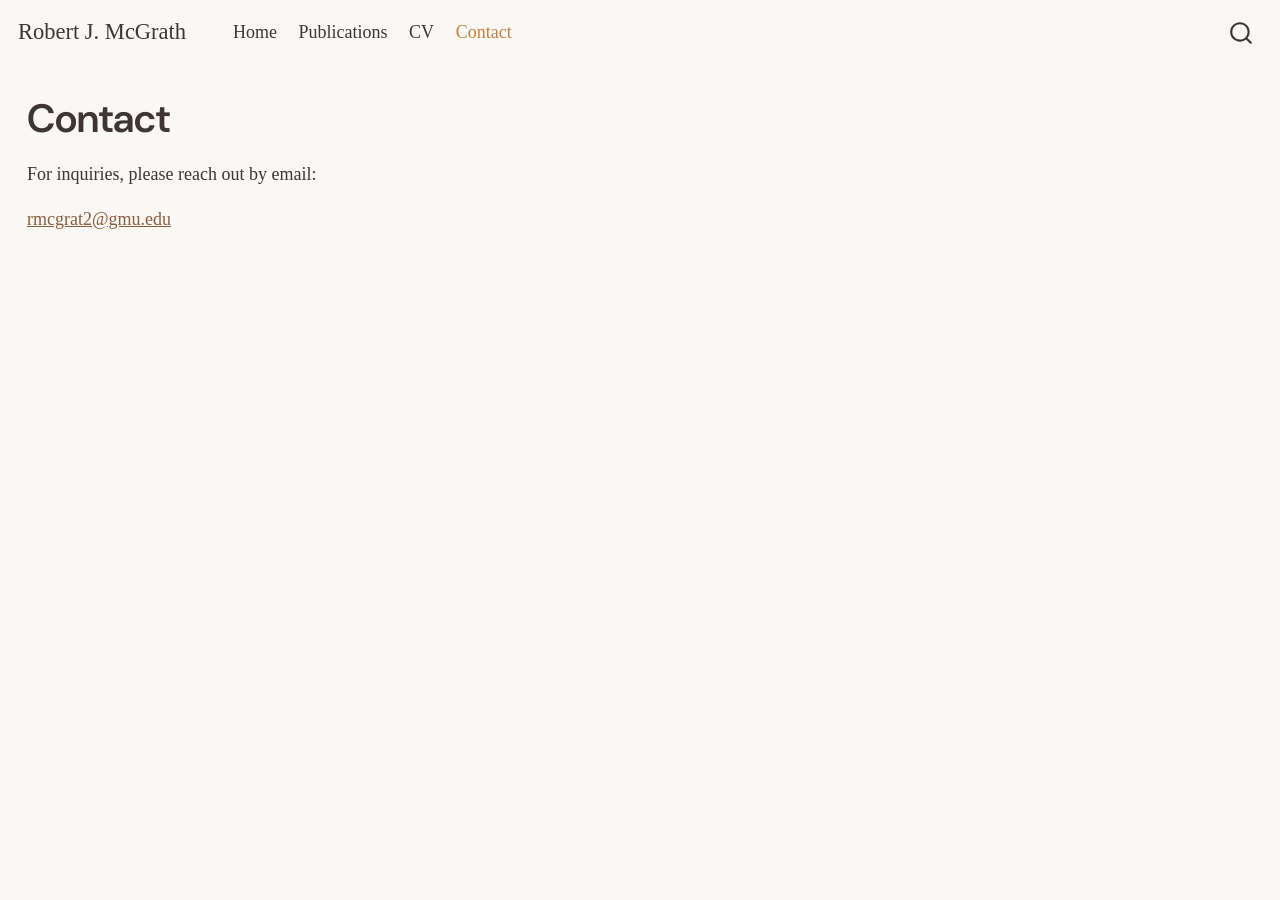
==== contact.html @ f48d3d2d "Redeploy: fix Pages source to gh-pages branch" ====
<!DOCTYPE html>
<html xmlns="http://www.w3.org/1999/xhtml" lang="en" xml:lang="en"><head>

<meta charset="utf-8">
<meta name="generator" content="quarto-1.2.475">

<meta name="viewport" content="width=device-width, initial-scale=1.0, user-scalable=yes">


<title>Robert J. McGrath - Contact</title>
<style>
code{white-space: pre-wrap;}
span.smallcaps{font-variant: small-caps;}
div.columns{display: flex; gap: min(4vw, 1.5em);}
div.column{flex: auto; overflow-x: auto;}
div.hanging-indent{margin-left: 1.5em; text-indent: -1.5em;}
ul.task-list{list-style: none;}
ul.task-list li input[type="checkbox"] {
  width: 0.8em;
  margin: 0 0.8em 0.2em -1.6em;
  vertical-align: middle;
}
</style>


<script src="site_libs/quarto-nav/quarto-nav.js"></script>
<script src="site_libs/quarto-nav/headroom.min.js"></script>
<script src="site_libs/clipboard/clipboard.min.js"></script>
<script src="site_libs/quarto-search/autocomplete.umd.js"></script>
<script src="site_libs/quarto-search/fuse.min.js"></script>
<script src="site_libs/quarto-search/quarto-search.js"></script>
<meta name="quarto:offset" content="./">
<script src="site_libs/quarto-html/quarto.js"></script>
<script src="site_libs/quarto-html/popper.min.js"></script>
<script src="site_libs/quarto-html/tippy.umd.min.js"></script>
<script src="site_libs/quarto-html/anchor.min.js"></script>
<link href="site_libs/quarto-html/tippy.css" rel="stylesheet">
<link href="site_libs/quarto-html/quarto-syntax-highlighting.css" rel="stylesheet" id="quarto-text-highlighting-styles">
<script src="site_libs/bootstrap/bootstrap.min.js"></script>
<link href="site_libs/bootstrap/bootstrap-icons.css" rel="stylesheet">
<link href="site_libs/bootstrap/bootstrap.min.css" rel="stylesheet" id="quarto-bootstrap" data-mode="light">
<script id="quarto-search-options" type="application/json">{
  "location": "navbar",
  "copy-button": false,
  "collapse-after": 3,
  "panel-placement": "end",
  "type": "overlay",
  "limit": 20,
  "language": {
    "search-no-results-text": "No results",
    "search-matching-documents-text": "matching documents",
    "search-copy-link-title": "Copy link to search",
    "search-hide-matches-text": "Hide additional matches",
    "search-more-match-text": "more match in this document",
    "search-more-matches-text": "more matches in this document",
    "search-clear-button-title": "Clear",
    "search-detached-cancel-button-title": "Cancel",
    "search-submit-button-title": "Submit"
  }
}</script>


</head>

<body class="nav-fixed">

<div id="quarto-search-results"></div>
  <header id="quarto-header" class="headroom fixed-top">
    <nav class="navbar navbar-expand-lg navbar-dark ">
      <div class="navbar-container container-fluid">
      <div class="navbar-brand-container">
    <a class="navbar-brand" href="./index.html">
    <span class="navbar-title">Robert J. McGrath</span>
    </a>
  </div>
          <button class="navbar-toggler" type="button" data-bs-toggle="collapse" data-bs-target="#navbarCollapse" aria-controls="navbarCollapse" aria-expanded="false" aria-label="Toggle navigation" onclick="if (window.quartoToggleHeadroom) { window.quartoToggleHeadroom(); }">
  <span class="navbar-toggler-icon"></span>
</button>
          <div class="collapse navbar-collapse" id="navbarCollapse">
            <ul class="navbar-nav navbar-nav-scroll me-auto">
  <li class="nav-item">
    <a class="nav-link" href="./index.html">
 <span class="menu-text">Home</span></a>
  </li>  
  <li class="nav-item">
    <a class="nav-link" href="./publications.html">
 <span class="menu-text">Publications</span></a>
  </li>  
  <li class="nav-item">
    <a class="nav-link" href="./cv.html">
 <span class="menu-text">CV</span></a>
  </li>  
  <li class="nav-item">
    <a class="nav-link active" href="./contact.html" aria-current="page">
 <span class="menu-text">Contact</span></a>
  </li>  
</ul>
              <div id="quarto-search" class="" title="Search"></div>
          </div> <!-- /navcollapse -->
      </div> <!-- /container-fluid -->
    </nav>
</header>
<!-- content -->
<div id="quarto-content" class="quarto-container page-columns page-rows-contents page-layout-full page-navbar">
<!-- sidebar -->
<!-- margin-sidebar -->
    
<!-- main -->
<main class="content column-page" id="quarto-document-content">

<header id="title-block-header" class="quarto-title-block default">
<div class="quarto-title">
<h1 class="title">Contact</h1>
</div>



<div class="quarto-title-meta">

    
  
    
  </div>
  

</header>

<p>For inquiries, please reach out by email:</p>
<p><a href="mailto:rmcgrat2@gmu.edu">rmcgrat2@gmu.edu</a></p>



</main> <!-- /main -->
<script id="quarto-html-after-body" type="application/javascript">
window.document.addEventListener("DOMContentLoaded", function (event) {
  const toggleBodyColorMode = (bsSheetEl) => {
    const mode = bsSheetEl.getAttribute("data-mode");
    const bodyEl = window.document.querySelector("body");
    if (mode === "dark") {
      bodyEl.classList.add("quarto-dark");
      bodyEl.classList.remove("quarto-light");
    } else {
      bodyEl.classList.add("quarto-light");
      bodyEl.classList.remove("quarto-dark");
    }
  }
  const toggleBodyColorPrimary = () => {
    const bsSheetEl = window.document.querySelector("link#quarto-bootstrap");
    if (bsSheetEl) {
      toggleBodyColorMode(bsSheetEl);
    }
  }
  toggleBodyColorPrimary();  
  const icon = "";
  const anchorJS = new window.AnchorJS();
  anchorJS.options = {
    placement: 'right',
    icon: icon
  };
  anchorJS.add('.anchored');
  const clipboard = new window.ClipboardJS('.code-copy-button', {
    target: function(trigger) {
      return trigger.previousElementSibling;
    }
  });
  clipboard.on('success', function(e) {
    // button target
    const button = e.trigger;
    // don't keep focus
    button.blur();
    // flash "checked"
    button.classList.add('code-copy-button-checked');
    var currentTitle = button.getAttribute("title");
    button.setAttribute("title", "Copied!");
    let tooltip;
    if (window.bootstrap) {
      button.setAttribute("data-bs-toggle", "tooltip");
      button.setAttribute("data-bs-placement", "left");
      button.setAttribute("data-bs-title", "Copied!");
      tooltip = new bootstrap.Tooltip(button, 
        { trigger: "manual", 
          customClass: "code-copy-button-tooltip",
          offset: [0, -8]});
      tooltip.show();    
    }
    setTimeout(function() {
      if (tooltip) {
        tooltip.hide();
        button.removeAttribute("data-bs-title");
        button.removeAttribute("data-bs-toggle");
        button.removeAttribute("data-bs-placement");
      }
      button.setAttribute("title", currentTitle);
      button.classList.remove('code-copy-button-checked');
    }, 1000);
    // clear code selection
    e.clearSelection();
  });
  function tippyHover(el, contentFn) {
    const config = {
      allowHTML: true,
      content: contentFn,
      maxWidth: 500,
      delay: 100,
      arrow: false,
      appendTo: function(el) {
          return el.parentElement;
      },
      interactive: true,
      interactiveBorder: 10,
      theme: 'quarto',
      placement: 'bottom-start'
    };
    window.tippy(el, config); 
  }
  const noterefs = window.document.querySelectorAll('a[role="doc-noteref"]');
  for (var i=0; i<noterefs.length; i++) {
    const ref = noterefs[i];
    tippyHover(ref, function() {
      // use id or data attribute instead here
      let href = ref.getAttribute('data-footnote-href') || ref.getAttribute('href');
      try { href = new URL(href).hash; } catch {}
      const id = href.replace(/^#\/?/, "");
      const note = window.document.getElementById(id);
      return note.innerHTML;
    });
  }
  const findCites = (el) => {
    const parentEl = el.parentElement;
    if (parentEl) {
      const cites = parentEl.dataset.cites;
      if (cites) {
        return {
          el,
          cites: cites.split(' ')
        };
      } else {
        return findCites(el.parentElement)
      }
    } else {
      return undefined;
    }
  };
  var bibliorefs = window.document.querySelectorAll('a[role="doc-biblioref"]');
  for (var i=0; i<bibliorefs.length; i++) {
    const ref = bibliorefs[i];
    const citeInfo = findCites(ref);
    if (citeInfo) {
      tippyHover(citeInfo.el, function() {
        var popup = window.document.createElement('div');
        citeInfo.cites.forEach(function(cite) {
          var citeDiv = window.document.createElement('div');
          citeDiv.classList.add('hanging-indent');
          citeDiv.classList.add('csl-entry');
          var biblioDiv = window.document.getElementById('ref-' + cite);
          if (biblioDiv) {
            citeDiv.innerHTML = biblioDiv.innerHTML;
          }
          popup.appendChild(citeDiv);
        });
        return popup.innerHTML;
      });
    }
  }
});
</script>
</div> <!-- /content -->



</body></html>
---- site_libs/quarto-html/tippy.css ----
.tippy-box[data-animation=fade][data-state=hidden]{opacity:0}[data-tippy-root]{max-width:calc(100vw - 10px)}.tippy-box{position:relative;background-color:#333;color:#fff;border-radius:4px;font-size:14px;line-height:1.4;white-space:normal;outline:0;transition-property:transform,visibility,opacity}.tippy-box[data-placement^=top]>.tippy-arrow{bottom:0}.tippy-box[data-placement^=top]>.tippy-arrow:before{bottom:-7px;left:0;border-width:8px 8px 0;border-top-color:initial;transform-origin:center top}.tippy-box[data-placement^=bottom]>.tippy-arrow{top:0}.tippy-box[data-placement^=bottom]>.tippy-arrow:before{top:-7px;left:0;border-width:0 8px 8px;border-bottom-color:initial;transform-origin:center bottom}.tippy-box[data-placement^=left]>.tippy-arrow{right:0}.tippy-box[data-placement^=left]>.tippy-arrow:before{border-width:8px 0 8px 8px;border-left-color:initial;right:-7px;transform-origin:center left}.tippy-box[data-placement^=right]>.tippy-arrow{left:0}.tippy-box[data-placement^=right]>.tippy-arrow:before{left:-7px;border-width:8px 8px 8px 0;border-right-color:initial;transform-origin:center right}.tippy-box[data-inertia][data-state=visible]{transition-timing-function:cubic-bezier(.54,1.5,.38,1.11)}.tippy-arrow{width:16px;height:16px;color:#333}.tippy-arrow:before{content:"";position:absolute;border-color:transparent;border-style:solid}.tippy-content{position:relative;padding:5px 9px;z-index:1}
---- site_libs/quarto-html/quarto-syntax-highlighting.css ----
/* quarto syntax highlight colors */
:root {
  --quarto-hl-ot-color: #003B4F;
  --quarto-hl-at-color: #657422;
  --quarto-hl-ss-color: #20794D;
  --quarto-hl-an-color: #5E5E5E;
  --quarto-hl-fu-color: #4758AB;
  --quarto-hl-st-color: #20794D;
  --quarto-hl-cf-color: #003B4F;
  --quarto-hl-op-color: #5E5E5E;
  --quarto-hl-er-color: #AD0000;
  --quarto-hl-bn-color: #AD0000;
  --quarto-hl-al-color: #AD0000;
  --quarto-hl-va-color: #111111;
  --quarto-hl-bu-color: inherit;
  --quarto-hl-ex-color: inherit;
  --quarto-hl-pp-color: #AD0000;
  --quarto-hl-in-color: #5E5E5E;
  --quarto-hl-vs-color: #20794D;
  --quarto-hl-wa-color: #5E5E5E;
  --quarto-hl-do-color: #5E5E5E;
  --quarto-hl-im-color: #00769E;
  --quarto-hl-ch-color: #20794D;
  --quarto-hl-dt-color: #AD0000;
  --quarto-hl-fl-color: #AD0000;
  --quarto-hl-co-color: #5E5E5E;
  --quarto-hl-cv-color: #5E5E5E;
  --quarto-hl-cn-color: #8f5902;
  --quarto-hl-sc-color: #5E5E5E;
  --quarto-hl-dv-color: #AD0000;
  --quarto-hl-kw-color: #003B4F;
}

/* other quarto variables */
:root {
  --quarto-font-monospace: SFMono-Regular, Menlo, Monaco, Consolas, "Liberation Mono", "Courier New", monospace;
}

pre > code.sourceCode > span {
  color: #003B4F;
}

code span {
  color: #003B4F;
}

code.sourceCode > span {
  color: #003B4F;
}

div.sourceCode,
div.sourceCode pre.sourceCode {
  color: #003B4F;
}

code span.ot {
  color: #003B4F;
}

code span.at {
  color: #657422;
}

code span.ss {
  color: #20794D;
}

code span.an {
  color: #5E5E5E;
}

code span.fu {
  color: #4758AB;
}

code span.st {
  color: #20794D;
}

code span.cf {
  color: #003B4F;
}

code span.op {
  color: #5E5E5E;
}

code span.er {
  color: #AD0000;
}

code span.bn {
  color: #AD0000;
}

code span.al {
  color: #AD0000;
}

code span.va {
  color: #111111;
}

code span.pp {
  color: #AD0000;
}

code span.in {
  color: #5E5E5E;
}

code span.vs {
  color: #20794D;
}

code span.wa {
  color: #5E5E5E;
  font-style: italic;
}

code span.do {
  color: #5E5E5E;
  font-style: italic;
}

code span.im {
  color: #00769E;
}

code span.ch {
  color: #20794D;
}

code span.dt {
  color: #AD0000;
}

code span.fl {
  color: #AD0000;
}

code span.co {
  color: #5E5E5E;
}

code span.cv {
  color: #5E5E5E;
  font-style: italic;
}

code span.cn {
  color: #8f5902;
}

code span.sc {
  color: #5E5E5E;
}

code span.dv {
  color: #AD0000;
}

code span.kw {
  color: #003B4F;
}

.prevent-inlining {
  content: "</";
}

/*# sourceMappingURL=debc5d5d77c3f9108843748ff7464032.css.map */
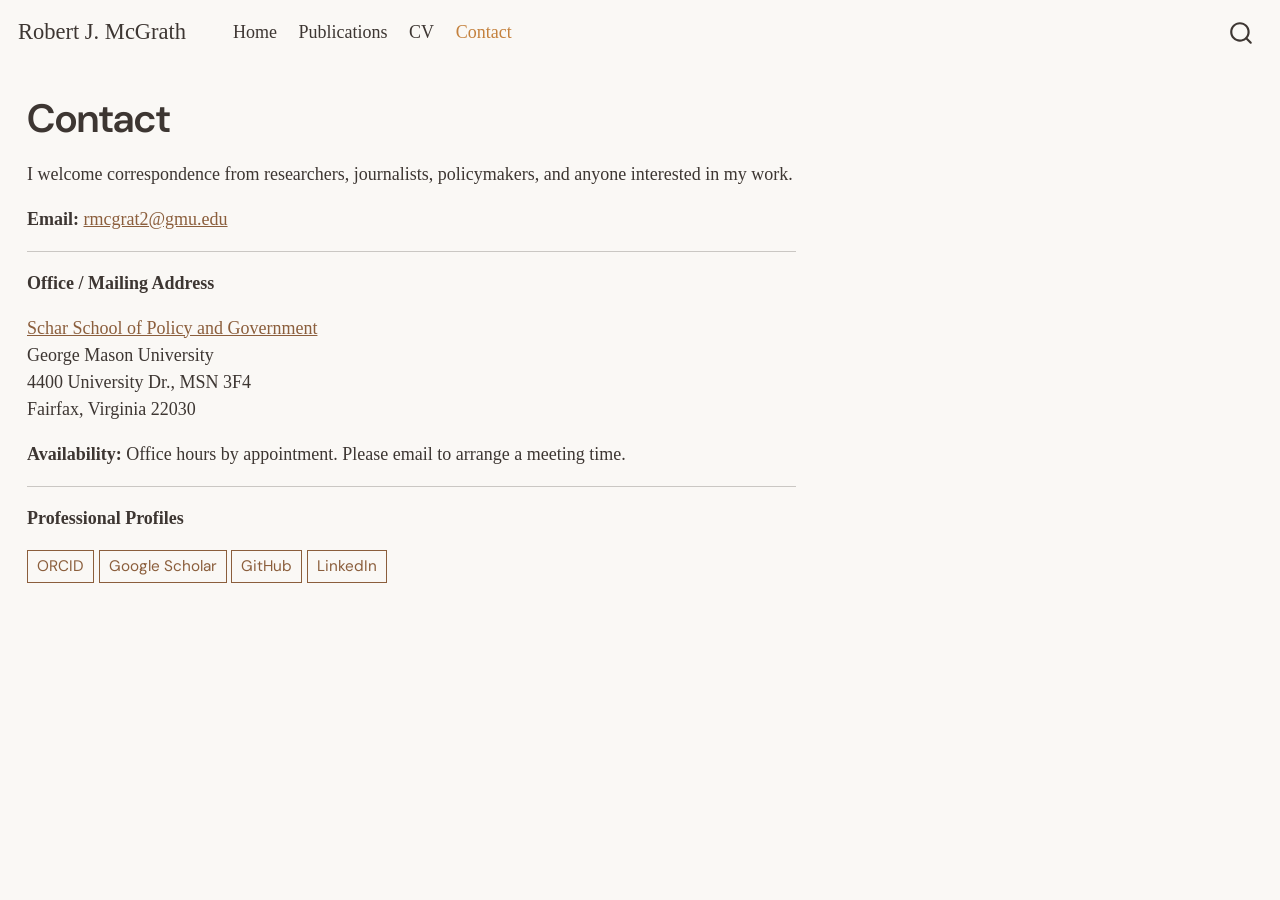
==== commit 9df221be: "deploy: update contact page with real LinkedIn URL" ====
--- a/contact.html
+++ b/contact.html
@@ -125,8 +125,18 @@
 
 </header>
 
-<p>For inquiries, please reach out by email:</p>
-<p><a href="mailto:rmcgrat2@gmu.edu">rmcgrat2@gmu.edu</a></p>
+<p>I welcome correspondence from researchers, journalists, policymakers, and anyone interested in my work.</p>
+<p><strong>Email:</strong> <a href="mailto:rmcgrat2@gmu.edu">rmcgrat2@gmu.edu</a></p>
+<hr>
+<p><strong>Office / Mailing Address</strong></p>
+<p><a href="https://schar.gmu.edu">Schar School of Policy and Government</a><br> George Mason University<br> 4400 University Dr., MSN 3F4<br> Fairfax, Virginia 22030</p>
+<!-- Update office hours text as needed -->
+<p><strong>Availability:</strong> Office hours by appointment. Please email to arrange a meeting time.</p>
+<hr>
+<p><strong>Professional Profiles</strong></p>
+<div class="pub-buttons" style="margin-top: 0.5rem;">
+<p><a href="https://orcid.org/0000-0001-8963-3231" class="btn btn-outline-secondary btn-sm" target="_blank" rel="noopener">ORCID</a> <a href="https://scholar.google.com/citations?hl=en&amp;user=kQEBg6wAAAAJ" class="btn btn-outline-secondary btn-sm" target="_blank" rel="noopener">Google Scholar</a> <a href="https://github.com/rjm328" class="btn btn-outline-secondary btn-sm" target="_blank" rel="noopener">GitHub</a> <a href="https://www.linkedin.com/in/rjmcgrath/" class="btn btn-outline-secondary btn-sm" target="_blank" rel="noopener">LinkedIn</a></p>
+</div>
 
 
 
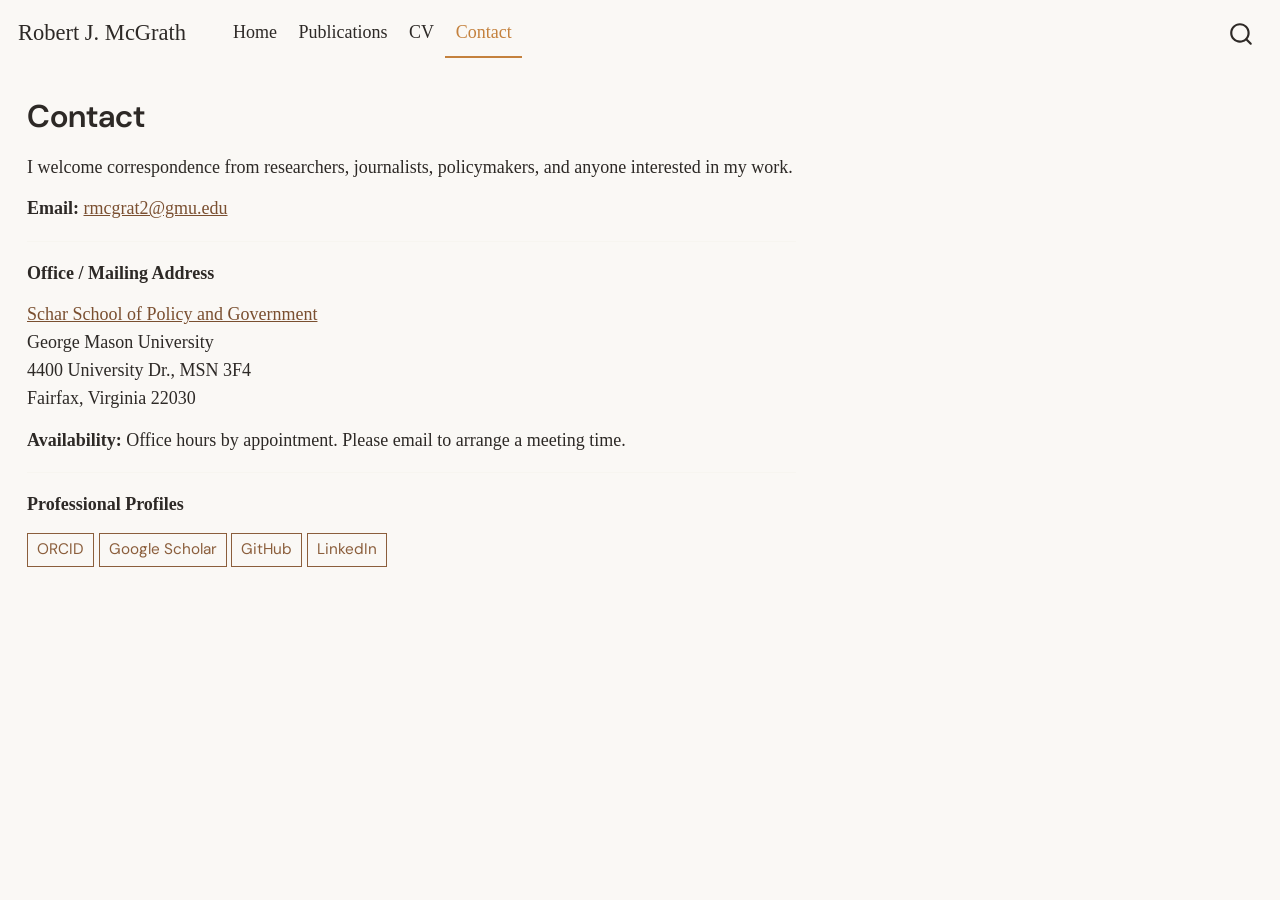
==== commit 118a661d: "deploy: search fix, GitHub username update, remove CV pub counts" ====
--- a/contact.html
+++ b/contact.html
@@ -135,7 +135,7 @@
 <hr>
 <p><strong>Professional Profiles</strong></p>
 <div class="pub-buttons" style="margin-top: 0.5rem;">
-<p><a href="https://orcid.org/0000-0001-8963-3231" class="btn btn-outline-secondary btn-sm" target="_blank" rel="noopener">ORCID</a> <a href="https://scholar.google.com/citations?hl=en&amp;user=kQEBg6wAAAAJ" class="btn btn-outline-secondary btn-sm" target="_blank" rel="noopener">Google Scholar</a> <a href="https://github.com/rjm328" class="btn btn-outline-secondary btn-sm" target="_blank" rel="noopener">GitHub</a> <a href="https://www.linkedin.com/in/rjmcgrath/" class="btn btn-outline-secondary btn-sm" target="_blank" rel="noopener">LinkedIn</a></p>
+<p><a href="https://orcid.org/0000-0001-8963-3231" class="btn btn-outline-secondary btn-sm" target="_blank" rel="noopener">ORCID</a> <a href="https://scholar.google.com/citations?hl=en&amp;user=kQEBg6wAAAAJ" class="btn btn-outline-secondary btn-sm" target="_blank" rel="noopener">Google Scholar</a> <a href="https://github.com/robert-mcgrath" class="btn btn-outline-secondary btn-sm" target="_blank" rel="noopener">GitHub</a> <a href="https://www.linkedin.com/in/rjmcgrath/" class="btn btn-outline-secondary btn-sm" target="_blank" rel="noopener">LinkedIn</a></p>
 </div>
 
 
